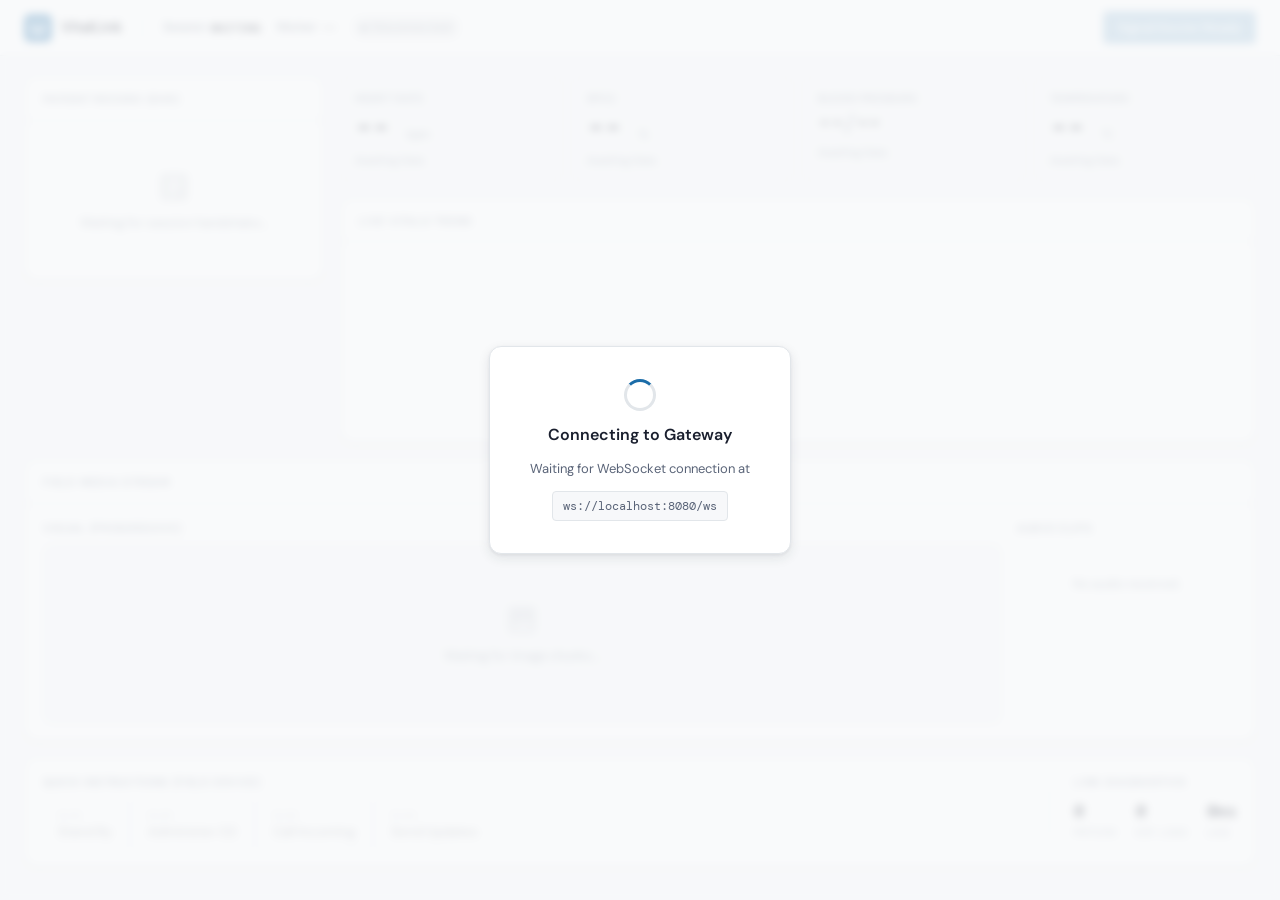
==== dashboard/index.html @ 5bdcc69a "feat(dashboard): implement specialist dashboard UI with vanilla JS and CSS" ====
<!DOCTYPE html>
<html lang="en">
<head>
  <meta charset="UTF-8" />
  <meta name="viewport" content="width=device-width, initial-scale=1.0" />
  <title>VitalLink — Specialist Dashboard</title>
  
  <!-- CSS -->
  <link rel="stylesheet" href="style.css" />
  
  <!-- Chart.js for live vitals chart -->
  <script src="https://cdn.jsdelivr.net/npm/chart.js"></script>
</head>
<body>

  <!-- Connection Overlay -->
  <div id="ws-overlay" class="visible">
    <div class="ws-overlay__card">
      <div class="ws-overlay__spinner"></div>
      <div class="ws-overlay__title">Connecting to Gateway</div>
      <div class="ws-overlay__sub">Waiting for WebSocket connection at</div>
      <div id="ui-ws-url" class="ws-overlay__url">ws://...</div>
    </div>
  </div>

  <!-- Header -->
  <header class="header">
    <div class="header__wordmark">
      <div class="header__logo">
        <svg viewBox="0 0 24 24"><path d="M19.5,3h-15C3.12,3,2,4.12,2,5.5v13C2,19.88,3.12,21,4.5,21h15c1.38,0,2.5-1.12,2.5-2.5v-13C22,4.12,20.88,3,19.5,3z M19,13h-4v4h-6v-4H5V7h4V3h6v4h4V13z"/></svg>
      </div>
      <div class="header__name">VitalLink</div>
    </div>
    <div class="header__divider"></div>
    <div class="header__meta">
      <div class="header__item">Session <strong id="ui-session">WAITING</strong></div>
      <div class="header__item">Worker <strong id="ui-worker">--</strong></div>
      <div id="ui-status-badge" class="badge badge--ended">
        <div class="badge--dot"></div> <span id="ui-status-text">Disconnected</span>
      </div>
    </div>
    <div class="header__right">
      <button id="btn-ready" class="btn btn--primary" disabled>Signal Doctor Ready</button>
    </div>
  </header>

  <!-- Layout Shell -->
  <main class="layout">

    <!-- EHR Panel (Left Column) -->
    <section id="panel-ehr" class="card">
      <div class="card__header">
        <div class="card__title">Patient Record (EHR)</div>
      </div>
      <div class="card__body" id="ehr-content">
        <!-- Initial empty state -->
        <div class="ehr-empty">
          <svg class="ehr-empty__icon" viewBox="0 0 24 24" fill="currentColor"><path d="M19 3H5c-1.1 0-2 .9-2 2v14c0 1.1.9 2 2 2h14c1.1 0 2-.9 2-2V5c0-1.1-.9-2-2-2zm-5 14H7v-2h7v2zm3-4H7v-2h10v2zm0-4H7V7h10v2z"/></svg>
          <div>Waiting for session handshake...</div>
        </div>
      </div>
    </section>

    <!-- Vitals Grid (Top Right) -->
    <section id="panel-vitals">
      <div class="vitals-grid">
        <!-- Heart Rate -->
        <div class="vital-card vital-card--normal" id="card-hr">
          <div class="vital-card__label">Heart Rate</div>
          <div class="vital-card__value"><span id="val-hr">--</span> <span class="vital-card__unit">bpm</span></div>
          <div class="vital-card__status" id="stat-hr">Awaiting Data</div>
        </div>
        <!-- SpO2 -->
        <div class="vital-card vital-card--normal" id="card-spo2">
          <div class="vital-card__label">SpO2</div>
          <div class="vital-card__value"><span id="val-spo2">--</span> <span class="vital-card__unit">%</span></div>
          <div class="vital-card__status" id="stat-spo2">Awaiting Data</div>
        </div>
        <!-- Blood Pressure -->
        <div class="vital-card vital-card--bp vital-card--normal" id="card-bp">
          <div class="vital-card__label">Blood Pressure</div>
          <div class="vital-card__value"><span id="val-bps">--</span><span style="color:var(--ink-tertiary)">/</span><span id="val-bpd">--</span></div>
          <div class="vital-card__status" id="stat-bp">Awaiting Data</div>
        </div>
        <!-- Temperature -->
        <div class="vital-card vital-card--normal" id="card-temp">
          <div class="vital-card__label">Temperature</div>
          <div class="vital-card__value"><span id="val-temp">--</span> <span class="vital-card__unit">°C</span></div>
          <div class="vital-card__status" id="stat-temp">Awaiting Data</div>
        </div>
      </div>
      <!-- Stale Data Warning -->
      <div id="stale-notice" class="stale-notice">
        <svg width="16" height="16" viewBox="0 0 24 24" fill="currentColor"><path d="M12 2C6.48 2 2 6.48 2 12s4.48 10 10 10 10-4.48 10-10S17.52 2 12 2zm1 15h-2v-2h2v2zm0-4h-2V7h2v6z"/></svg>
        <span>Link degraded. Showing last known vitals as of <strong id="val-stale-sec">0</strong>s ago.</span>
      </div>
    </section>

    <!-- Chart Panel -->
    <section id="panel-chart" class="card">
      <div class="card__header">
        <div class="card__title">Live Vitals Trend</div>
      </div>
      <div class="card__body chart-wrap">
        <canvas id="vitalsChart"></canvas>
      </div>
    </section>

    <!-- Media Panel -->
    <section id="panel-media" class="card">
      <div class="card__header">
        <div class="card__title">Field Media Stream</div>
      </div>
      <div class="card__body media-layout">
        
        <!-- Image Area -->
        <div>
          <div class="msg-section__label">Visual (Progressive)</div>
          <div class="image-stage" id="img-stage">
            <div class="image-stage__placeholder" id="img-placeholder">
              <svg viewBox="0 0 24 24" fill="currentColor"><path d="M21 19V5c0-1.1-.9-2-2-2H5c-1.1 0-2 .9-2 2v14c0 1.1.9 2 2 2h14c1.1 0 2-.9 2-2zM8.5 13.5l2.5 3.01L14.5 12l4.5 6H5l3.5-4.5z"/></svg>
              <span>Waiting for image chunks...</span>
            </div>
            <img id="img-render" class="image-stage__img hidden" src="" alt="Received field image" />
            
            <div class="image-stage__progress-overlay" id="img-progress">
              <div class="image-stage__progress-label">Assembling Image Chunk <span id="img-chunk-n">0</span>/<span id="img-chunk-total">0</span></div>
              <div class="progress-bar">
                <div class="progress-bar__fill" id="img-progress-fill"></div>
              </div>
              <div class="chunk-grid" id="img-chunk-grid"></div>
            </div>
          </div>
        </div>

        <!-- Audio Area -->
        <div>
          <div class="msg-section__label">Audio Clips</div>
          <div class="audio-log" id="audio-log">
            <div class="audio-empty" id="audio-empty">No audio received.</div>
          </div>
        </div>

      </div>
    </section>

    <!-- Doctor Messages / Network Stats Footer -->
    <section id="panel-messages" class="card">
      <div class="card__body msg-layout">
        
        <div style="flex:1">
          <div class="msg-section__label">Quick Instructions (Field Device)</div>
          <div class="msg-codes" id="msg-codes">
            <button class="msg-code-btn" data-code="1" disabled>
              <span class="msg-code-btn__code">0x01</span>
              <span class="msg-code-btn__label">Stand By</span>
            </button>
            <button class="msg-code-btn" data-code="2" disabled>
              <span class="msg-code-btn__code">0x02</span>
              <span class="msg-code-btn__label">Administer O2</span>
            </button>
            <button class="msg-code-btn" data-code="3" disabled>
              <span class="msg-code-btn__code">0x03</span>
              <span class="msg-code-btn__label">Call Incoming</span>
            </button>
            <button class="msg-code-btn" data-code="4" disabled>
              <span class="msg-code-btn__code">0x04</span>
              <span class="msg-code-btn__label">Send Updates</span>
            </button>
          </div>
        </div>

        <div class="msg-divider"></div>

        <div>
          <div class="msg-section__label">Link Diagnostics</div>
          <div class="netstats">
            <div class="netstat">
              <div class="netstat__value" id="stat-rx">0</div>
              <div class="netstat__label">Pkts Rx</div>
            </div>
            <div class="netstat">
              <div class="netstat__value" id="stat-loss">0</div>
              <div class="netstat__label">Est. Loss</div>
            </div>
            <div class="netstat">
              <div class="netstat__value" id="stat-lag">0ms</div>
              <div class="netstat__label">Lag</div>
            </div>
          </div>
        </div>

      </div>
    </section>

  </main>

  <!-- JS -->
  <script src="config.js"></script>
  <script src="app.js"></script>
</body>
</html>
---- dashboard/style.css ----
/* =========================================================
   VitalLink Doctor Dashboard — style.css
   Design: Light, clinical, minimal. DM Sans + DM Mono.
   ========================================================= */

@import url('https://fonts.googleapis.com/css2?family=DM+Sans:ital,opsz,wght@0,9..40,300;0,9..40,400;0,9..40,500;0,9..40,600;1,9..40,400&family=DM+Mono:wght@400;500&display=swap');

/* ── Design tokens ─────────────────────────────────────── */
:root {
  --surface:        #F7F8FA;
  --panel:          #FFFFFF;
  --border:         #E2E6EA;
  --border-strong:  #C8CDD5;

  --ink-primary:    #1A1F2E;
  --ink-secondary:  #5A6478;
  --ink-tertiary:   #8E96A5;

  --signal:         #1B6CA8;
  --signal-light:   #E8F1F9;
  --signal-mid:     #5293C6;

  --critical:       #C0392B;
  --critical-light: #FDECEA;

  --stable:         #1E7E5A;
  --stable-light:   #E8F5EE;

  --amber:          #C07A00;
  --amber-light:    #FEF6E4;

  --radius-sm:      4px;
  --radius-md:      8px;
  --radius-lg:      12px;

  --shadow-card:    0 1px 3px rgba(26,31,46,0.07), 0 1px 2px rgba(26,31,46,0.05);
  --shadow-raised:  0 4px 12px rgba(26,31,46,0.10), 0 1px 3px rgba(26,31,46,0.06);

  --font-body:      'DM Sans', system-ui, sans-serif;
  --font-mono:      'DM Mono', 'Menlo', monospace;

  --header-h:       56px;
}

/* ── Reset & base ──────────────────────────────────────── */
*, *::before, *::after { box-sizing: border-box; margin: 0; padding: 0; }

html { font-size: 15px; }

body {
  font-family: var(--font-body);
  background: var(--surface);
  color: var(--ink-primary);
  line-height: 1.5;
  min-height: 100vh;
  -webkit-font-smoothing: antialiased;
}

/* ── Header ─────────────────────────────────────────────── */
.header {
  position: sticky;
  top: 0;
  z-index: 100;
  height: var(--header-h);
  background: var(--panel);
  border-bottom: 1px solid var(--border);
  display: flex;
  align-items: center;
  padding: 0 24px;
  gap: 20px;
}

.header__wordmark {
  display: flex;
  align-items: center;
  gap: 9px;
  flex-shrink: 0;
}

.header__logo {
  width: 28px;
  height: 28px;
  border-radius: 6px;
  background: var(--signal);
  display: flex;
  align-items: center;
  justify-content: center;
}

.header__logo svg {
  width: 16px;
  height: 16px;
  fill: #fff;
}

.header__name {
  font-size: 15px;
  font-weight: 600;
  letter-spacing: -0.01em;
  color: var(--ink-primary);
}

.header__divider {
  width: 1px;
  height: 24px;
  background: var(--border);
}

.header__meta {
  display: flex;
  align-items: center;
  gap: 16px;
  flex: 1;
}

.header__item {
  display: flex;
  align-items: center;
  gap: 5px;
  font-size: 12.5px;
  color: var(--ink-secondary);
}

.header__item strong {
  color: var(--ink-primary);
  font-weight: 500;
  font-family: var(--font-mono);
  font-size: 12px;
}

.header__right {
  display: flex;
  align-items: center;
  gap: 10px;
  margin-left: auto;
}

/* ── Status badge ────────────────────────────────────────── */
.badge {
  display: inline-flex;
  align-items: center;
  gap: 5px;
  padding: 3px 9px;
  border-radius: 20px;
  font-size: 11.5px;
  font-weight: 500;
  letter-spacing: 0.01em;
}

.badge--dot {
  width: 6px;
  height: 6px;
  border-radius: 50%;
  flex-shrink: 0;
}

.badge--active   { background: var(--stable-light); color: var(--stable); }
.badge--idle     { background: var(--amber-light);  color: var(--amber);  }
.badge--ended    { background: #F0F1F3;             color: var(--ink-tertiary); }
.badge--disconnected { background: var(--critical-light); color: var(--critical); }

.badge--active   .badge--dot { background: var(--stable); }
.badge--idle     .badge--dot { background: var(--amber);  }
.badge--ended    .badge--dot { background: var(--ink-tertiary); }
.badge--disconnected .badge--dot { background: var(--critical); animation: pulse-critical 1.2s ease-in-out infinite; }

@keyframes pulse-critical {
  0%, 100% { opacity: 1; }
  50%       { opacity: 0.3; }
}

/* ── Buttons ─────────────────────────────────────────────── */
.btn {
  display: inline-flex;
  align-items: center;
  justify-content: center;
  gap: 5px;
  padding: 7px 14px;
  border-radius: var(--radius-sm);
  border: 1px solid transparent;
  font-family: var(--font-body);
  font-size: 13px;
  font-weight: 500;
  cursor: pointer;
  transition: background 0.15s, border-color 0.15s, box-shadow 0.15s;
  white-space: nowrap;
}

.btn:focus-visible { outline: 2px solid var(--signal); outline-offset: 2px; }

.btn--primary {
  background: var(--signal);
  color: #fff;
  border-color: var(--signal);
}
.btn--primary:hover { background: #155a8a; }
.btn--primary:disabled { opacity: 0.45; cursor: default; }

.btn--outline {
  background: transparent;
  color: var(--ink-primary);
  border-color: var(--border-strong);
}
.btn--outline:hover { background: var(--surface); border-color: var(--ink-tertiary); }

.btn--ghost {
  background: transparent;
  color: var(--ink-secondary);
  border-color: transparent;
}
.btn--ghost:hover { background: var(--surface); color: var(--ink-primary); }

.btn--critical {
  background: var(--critical-light);
  color: var(--critical);
  border-color: #f5c6c3;
}
.btn--critical:hover { background: #f5c6c3; }

/* ── Layout shell ─────────────────────────────────────────── */
.layout {
  display: grid;
  grid-template-columns: 300px 1fr;
  grid-template-rows: auto 1fr auto;
  grid-template-areas:
    "ehr    vitals"
    "ehr    chart"
    "media  media"
    "footer footer";
  gap: 16px;
  padding: 20px 24px;
  max-width: 1400px;
  margin: 0 auto;
  align-items: start;
}

/* ── Section card ─────────────────────────────────────────── */
.card {
  background: var(--panel);
  border: 1px solid var(--border);
  border-radius: var(--radius-lg);
  box-shadow: var(--shadow-card);
  overflow: hidden;
}

.card__header {
  padding: 14px 18px 12px;
  border-bottom: 1px solid var(--border);
  display: flex;
  align-items: center;
  justify-content: space-between;
  gap: 8px;
}

.card__title {
  font-size: 11px;
  font-weight: 600;
  letter-spacing: 0.07em;
  text-transform: uppercase;
  color: var(--ink-tertiary);
}

.card__body {
  padding: 16px 18px;
}

/* ── EHR panel ────────────────────────────────────────────── */
#panel-ehr {
  grid-area: ehr;
  position: sticky;
  top: calc(var(--header-h) + 20px);
}

.ehr-empty {
  display: flex;
  flex-direction: column;
  align-items: center;
  justify-content: center;
  gap: 8px;
  padding: 32px 16px;
  color: var(--ink-tertiary);
  font-size: 13px;
  text-align: center;
}

.ehr-empty__icon {
  width: 36px;
  height: 36px;
  opacity: 0.3;
}

.ehr__name {
  font-size: 18px;
  font-weight: 600;
  letter-spacing: -0.02em;
  color: var(--ink-primary);
  margin-bottom: 2px;
}

.ehr__sub {
  font-size: 12.5px;
  color: var(--ink-secondary);
  margin-bottom: 14px;
}

.ehr__worker {
  display: flex;
  align-items: center;
  gap: 5px;
  font-size: 11.5px;
  color: var(--ink-secondary);
  background: var(--surface);
  border: 1px solid var(--border);
  border-radius: var(--radius-sm);
  padding: 5px 8px;
  margin-bottom: 16px;
  font-family: var(--font-mono);
}

.ehr-section {
  margin-bottom: 14px;
}

.ehr-section__label {
  font-size: 10.5px;
  font-weight: 600;
  letter-spacing: 0.07em;
  text-transform: uppercase;
  color: var(--ink-tertiary);
  margin-bottom: 5px;
}

.ehr-section__text {
  font-size: 13px;
  color: var(--ink-primary);
  line-height: 1.55;
}

.ehr-tags {
  display: flex;
  flex-wrap: wrap;
  gap: 4px;
}

.ehr-tag {
  font-size: 12px;
  padding: 3px 8px;
  border-radius: 4px;
  border: 1px solid var(--border);
  color: var(--ink-secondary);
  background: var(--surface);
}

.ehr-tag--condition { border-color: #c3d8ee; background: var(--signal-light); color: var(--signal); }
.ehr-tag--allergy   { border-color: #f5c6c3; background: var(--critical-light); color: var(--critical); }
.ehr-tag--med       { border-color: #d0e8db; background: var(--stable-light); color: var(--stable); }

.ehr__notes {
  font-size: 12.5px;
  color: var(--ink-secondary);
  line-height: 1.6;
  background: var(--surface);
  border: 1px solid var(--border);
  border-radius: var(--radius-sm);
  padding: 10px 12px;
  white-space: pre-wrap;
}

/* ── Vitals cards grid ────────────────────────────────────── */
#panel-vitals {
  grid-area: vitals;
}

.vitals-grid {
  display: grid;
  grid-template-columns: repeat(4, 1fr);
  gap: 10px;
}

.vital-card {
  background: var(--surface);
  border: 1px solid var(--border);
  border-radius: var(--radius-md);
  padding: 14px 14px 12px;
  display: flex;
  flex-direction: column;
  gap: 2px;
  transition: border-color 0.2s, background 0.2s;
}

.vital-card__label {
  font-size: 10.5px;
  font-weight: 600;
  letter-spacing: 0.07em;
  text-transform: uppercase;
  color: var(--ink-tertiary);
}

.vital-card__value {
  font-family: var(--font-mono);
  font-size: 30px;
  font-weight: 500;
  letter-spacing: -0.02em;
  color: var(--ink-primary);
  line-height: 1;
  margin: 4px 0;
}

.vital-card__unit {
  font-size: 11px;
  color: var(--ink-tertiary);
  font-family: var(--font-body);
}

.vital-card__status {
  font-size: 10.5px;
  font-weight: 500;
  margin-top: 4px;
}

/* vital state coloring */
.vital-card--normal   { border-color: var(--border); }
.vital-card--stable   { border-color: #c3d8ee; background: var(--signal-light); }
.vital-card--warning  { border-color: #f0d9a8; background: var(--amber-light); }
.vital-card--critical {
  border-color: #f5c6c3;
  background: var(--critical-light);
  animation: card-pulse-critical 2s ease-in-out infinite;
}

@keyframes card-pulse-critical {
  0%, 100% { border-color: #f5c6c3; }
  50%       { border-color: var(--critical); }
}

.vital-card--normal  .vital-card__value { color: var(--ink-primary); }
.vital-card--stable  .vital-card__value { color: var(--signal); }
.vital-card--warning .vital-card__value { color: var(--amber); }
.vital-card--critical .vital-card__value { color: var(--critical); }

.vital-card--normal  .vital-card__status { color: var(--ink-tertiary); }
.vital-card--stable  .vital-card__status { color: var(--signal); }
.vital-card--warning .vital-card__status { color: var(--amber); }
.vital-card--critical .vital-card__status { color: var(--critical); }

/* BP card — wider */
.vital-card--bp .vital-card__value { font-size: 22px; }

/* Stale vitals overlay */
.stale-notice {
  display: none;
  align-items: center;
  gap: 6px;
  font-size: 12px;
  color: var(--amber);
  background: var(--amber-light);
  border: 1px solid #f0d9a8;
  border-radius: var(--radius-sm);
  padding: 6px 12px;
  margin-top: 10px;
}

.stale-notice.visible { display: flex; }

/* ── Chart panel ──────────────────────────────────────────── */
#panel-chart {
  grid-area: chart;
}

.chart-wrap {
  position: relative;
  height: 200px;
}

/* ── Media panel ──────────────────────────────────────────── */
#panel-media {
  grid-area: media;
}

.media-layout {
  display: grid;
  grid-template-columns: 1fr 220px;
  gap: 16px;
}

/* Image reassembly */
.image-stage {
  background: var(--surface);
  border: 1px solid var(--border);
  border-radius: var(--radius-md);
  overflow: hidden;
  min-height: 180px;
  display: flex;
  align-items: center;
  justify-content: center;
  position: relative;
}

.image-stage__placeholder {
  display: flex;
  flex-direction: column;
  align-items: center;
  gap: 8px;
  color: var(--ink-tertiary);
  font-size: 13px;
}

.image-stage__placeholder svg {
  width: 36px;
  height: 36px;
  opacity: 0.3;
}

.image-stage__img {
  width: 100%;
  height: auto;
  display: block;
}

.image-stage__progress-overlay {
  display: none;
  position: absolute;
  inset: 0;
  background: rgba(247,248,250,0.85);
  flex-direction: column;
  align-items: center;
  justify-content: center;
  gap: 10px;
  backdrop-filter: blur(2px);
}

.image-stage__progress-overlay.visible { display: flex; }

.image-stage__progress-label {
  font-size: 12px;
  color: var(--ink-secondary);
  font-family: var(--font-mono);
}

.progress-bar {
  width: 160px;
  height: 4px;
  background: var(--border);
  border-radius: 2px;
  overflow: hidden;
}

.progress-bar__fill {
  height: 100%;
  background: var(--signal);
  border-radius: 2px;
  width: 0%;
  transition: width 0.3s ease;
}

/* Chunk bitmap visualiser */
.chunk-grid {
  display: flex;
  flex-wrap: wrap;
  gap: 2px;
  margin-top: 8px;
}

.chunk-cell {
  width: 8px;
  height: 8px;
  border-radius: 1px;
  background: var(--border);
  transition: background 0.2s;
}

.chunk-cell--received { background: var(--signal); }
.chunk-cell--missing  { background: var(--amber); }

/* Audio log */
.audio-log {
  display: flex;
  flex-direction: column;
  gap: 8px;
}

.audio-entry {
  display: flex;
  flex-direction: column;
  gap: 4px;
  background: var(--surface);
  border: 1px solid var(--border);
  border-radius: var(--radius-sm);
  padding: 10px 12px;
}

.audio-entry__meta {
  font-size: 11px;
  color: var(--ink-tertiary);
  font-family: var(--font-mono);
}

.audio-entry__player {
  width: 100%;
  height: 28px;
}

.audio-empty {
  display: flex;
  align-items: center;
  justify-content: center;
  height: 80px;
  color: var(--ink-tertiary);
  font-size: 12.5px;
}

/* ── Doctor message panel ─────────────────────────────────── */
#panel-messages {
  grid-area: footer;
}

.msg-layout {
  display: flex;
  align-items: flex-start;
  gap: 24px;
  flex-wrap: wrap;
}

.msg-section__label {
  font-size: 11px;
  font-weight: 600;
  letter-spacing: 0.06em;
  text-transform: uppercase;
  color: var(--ink-tertiary);
  margin-bottom: 8px;
}

.msg-codes {
  display: flex;
  gap: 6px;
  flex-wrap: wrap;
}

.msg-code-btn {
  display: flex;
  flex-direction: column;
  align-items: flex-start;
  gap: 1px;
  padding: 9px 14px;
  background: var(--panel);
  border: 1px solid var(--border-strong);
  border-radius: var(--radius-sm);
  cursor: pointer;
  transition: background 0.15s, border-color 0.15s;
  font-family: var(--font-body);
  text-align: left;
}

.msg-code-btn:hover { background: var(--surface); border-color: var(--signal-mid); }
.msg-code-btn:focus-visible { outline: 2px solid var(--signal); outline-offset: 2px; }
.msg-code-btn:disabled { opacity: 0.4; cursor: default; }

.msg-code-btn__code {
  font-size: 10px;
  font-family: var(--font-mono);
  color: var(--ink-tertiary);
  letter-spacing: 0.04em;
}

.msg-code-btn__label {
  font-size: 13px;
  font-weight: 500;
  color: var(--ink-primary);
}

.msg-code-btn--sent {
  border-color: var(--stable);
  background: var(--stable-light);
}

.msg-code-btn--sent .msg-code-btn__label { color: var(--stable); }

.msg-divider {
  width: 1px;
  height: 48px;
  background: var(--border);
  align-self: center;
}

/* ── Network stats ────────────────────────────────────────── */
.netstats {
  display: flex;
  align-items: center;
  gap: 20px;
  flex-wrap: wrap;
}

.netstat {
  display: flex;
  flex-direction: column;
  gap: 1px;
}

.netstat__value {
  font-family: var(--font-mono);
  font-size: 17px;
  font-weight: 500;
  color: var(--ink-primary);
}

.netstat__label {
  font-size: 10.5px;
  color: var(--ink-tertiary);
  letter-spacing: 0.04em;
  text-transform: uppercase;
}

.netstat--warning .netstat__value { color: var(--amber); }
.netstat--critical .netstat__value { color: var(--critical); }

/* ── Connection overlay ───────────────────────────────────── */
#ws-overlay {
  display: none;
  position: fixed;
  inset: 0;
  z-index: 200;
  background: rgba(247,248,250,0.75);
  backdrop-filter: blur(4px);
  align-items: center;
  justify-content: center;
}

#ws-overlay.visible { display: flex; }

.ws-overlay__card {
  background: var(--panel);
  border: 1px solid var(--border);
  border-radius: var(--radius-lg);
  box-shadow: var(--shadow-raised);
  padding: 32px 40px;
  text-align: center;
  display: flex;
  flex-direction: column;
  align-items: center;
  gap: 12px;
  max-width: 360px;
}

.ws-overlay__spinner {
  width: 32px;
  height: 32px;
  border: 3px solid var(--border);
  border-top-color: var(--signal);
  border-radius: 50%;
  animation: spin 0.9s linear infinite;
}

@keyframes spin { to { transform: rotate(360deg); } }

.ws-overlay__title {
  font-size: 16px;
  font-weight: 600;
  color: var(--ink-primary);
}

.ws-overlay__sub {
  font-size: 13px;
  color: var(--ink-secondary);
  line-height: 1.5;
}

.ws-overlay__url {
  font-family: var(--font-mono);
  font-size: 12px;
  background: var(--surface);
  border: 1px solid var(--border);
  border-radius: var(--radius-sm);
  padding: 5px 10px;
  color: var(--ink-secondary);
  word-break: break-all;
}

/* ── Responsive ───────────────────────────────────────────── */
@media (max-width: 1024px) {
  .layout {
    grid-template-columns: 1fr;
    grid-template-areas:
      "vitals"
      "chart"
      "ehr"
      "media"
      "footer";
  }

  #panel-ehr { position: static; }

  .vitals-grid { grid-template-columns: repeat(2, 1fr); }

  .media-layout { grid-template-columns: 1fr; }

  .msg-layout { flex-direction: column; }
  .msg-divider { display: none; }
}

@media (max-width: 600px) {
  .header__meta { display: none; }
  .layout { padding: 12px 14px; gap: 12px; }
  .vitals-grid { grid-template-columns: repeat(2, 1fr); }
}

/* ── Utility ──────────────────────────────────────────────── */
.hidden { display: none !important; }
.sr-only { position: absolute; width: 1px; height: 1px; overflow: hidden; clip: rect(0,0,0,0); }

/* ── Reduced motion ───────────────────────────────────────── */
@media (prefers-reduced-motion: reduce) {
  *, *::before, *::after { animation-duration: 0.001ms !important; transition-duration: 0.001ms !important; }
}
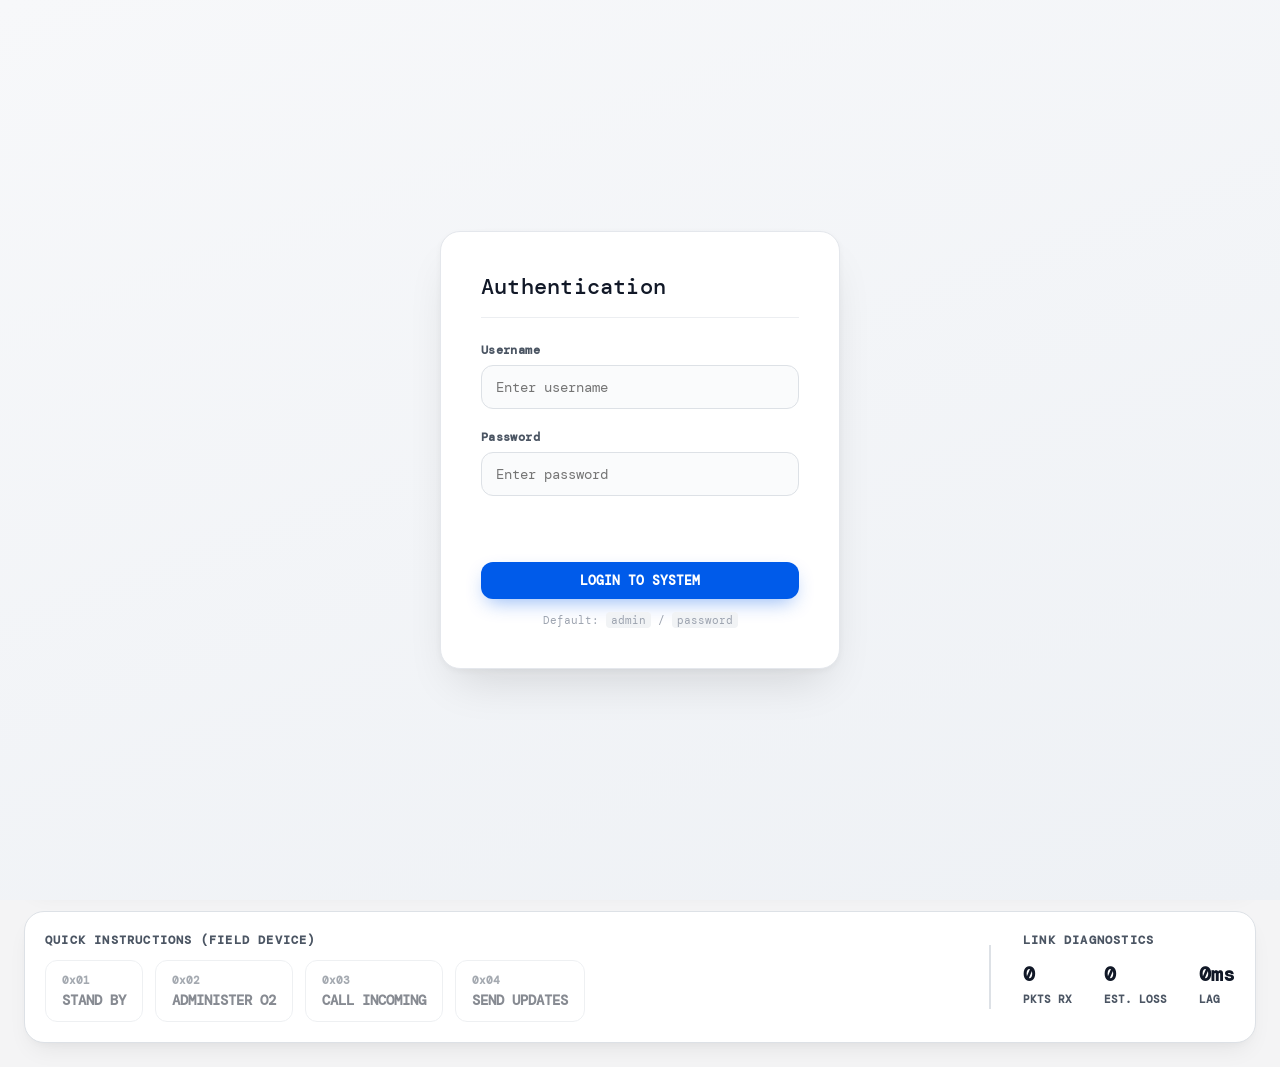
==== commit b3f38ebb: "feat(dashboard): implement doctor authentication and apply soft rounded light theme" ====
--- a/dashboard/index.html
+++ b/dashboard/index.html
@@ -13,8 +13,26 @@
 </head>
 <body>
 
+  <!-- Login Overlay -->
+  <div id="login-overlay">
+    <div class="login-card">
+      <div class="login-card__title">Authentication</div>
+      <div class="login-form__group">
+        <label for="username">Username</label>
+        <input type="text" id="username" placeholder="Enter username" />
+      </div>
+      <div class="login-form__group">
+        <label for="password">Password</label>
+        <input type="password" id="password" placeholder="Enter password" />
+      </div>
+      <div id="login-error" class="login-error"></div>
+      <button id="btn-login" class="btn btn--primary" style="margin-top: 10px;">Login to System</button>
+      <div class="login-hint">Default: <code>admin</code> / <code>password</code></div>
+    </div>
+  </div>
+
   <!-- Connection Overlay -->
-  <div id="ws-overlay" class="visible">
+  <div id="ws-overlay">
     <div class="ws-overlay__card">
       <div class="ws-overlay__spinner"></div>
       <div class="ws-overlay__title">Connecting to Gateway</div>
--- a/dashboard/style.css
+++ b/dashboard/style.css
@@ -1,59 +1,145 @@
 /* =========================================================
    VitalLink Doctor Dashboard — style.css
-   Design: Light, clinical, minimal. DM Sans + DM Mono.
+   Design: Light, Industrial Utilitarian. DM Mono.
    ========================================================= */
 
-@import url('https://fonts.googleapis.com/css2?family=DM+Sans:ital,opsz,wght@0,9..40,300;0,9..40,400;0,9..40,500;0,9..40,600;1,9..40,400&family=DM+Mono:wght@400;500&display=swap');
-
-/* ── Design tokens ─────────────────────────────────────── */
+@import url('https://fonts.googleapis.com/css2?family=DM+Mono:ital,wght@0,300;0,400;0,500;1,400&display=swap');
+
 :root {
-  --surface:        #F7F8FA;
+  --surface:        #F4F4F5;
   --panel:          #FFFFFF;
-  --border:         #E2E6EA;
-  --border-strong:  #C8CDD5;
-
-  --ink-primary:    #1A1F2E;
-  --ink-secondary:  #5A6478;
-  --ink-tertiary:   #8E96A5;
-
-  --signal:         #1B6CA8;
-  --signal-light:   #E8F1F9;
-  --signal-mid:     #5293C6;
-
-  --critical:       #C0392B;
-  --critical-light: #FDECEA;
-
-  --stable:         #1E7E5A;
-  --stable-light:   #E8F5EE;
-
-  --amber:          #C07A00;
-  --amber-light:    #FEF6E4;
-
-  --radius-sm:      4px;
-  --radius-md:      8px;
-  --radius-lg:      12px;
-
-  --shadow-card:    0 1px 3px rgba(26,31,46,0.07), 0 1px 2px rgba(26,31,46,0.05);
-  --shadow-raised:  0 4px 12px rgba(26,31,46,0.10), 0 1px 3px rgba(26,31,46,0.06);
-
-  --font-body:      'DM Sans', system-ui, sans-serif;
-  --font-mono:      'DM Mono', 'Menlo', monospace;
-
-  --header-h:       56px;
-}
-
-/* ── Reset & base ──────────────────────────────────────── */
+  --border:         #E4E7EC;
+  --border-strong:  #DDE1E6;
+
+  --ink-primary:    #111827;
+  --ink-secondary:  #4B5563;
+  --ink-tertiary:   #9CA3AF;
+
+  --signal:         #005BEA;
+  --signal-light:   #EFF6FF;
+
+  --critical:       #DC2626;
+  --critical-light: #FEF2F2;
+
+  --stable:         #16A34A;
+  --stable-light:   #F0FDF4;
+
+  --amber:          #D97706;
+  --amber-light:    #FFFBEB;
+
+  --radius-sm:      8px;
+  --radius-md:      12px;
+  --radius-lg:      20px;
+
+  --shadow-card:    0 12px 24px -8px rgba(17, 17, 17, 0.08), 0 4px 8px -4px rgba(17, 17, 17, 0.04);
+  --shadow-raised:  0 24px 48px -16px rgba(17, 17, 17, 0.14), 0 8px 16px -8px rgba(17, 17, 17, 0.08);
+
+  --font-mono:      'DM Mono', 'Courier New', monospace;
+
+  --header-h:       64px;
+}
+
 *, *::before, *::after { box-sizing: border-box; margin: 0; padding: 0; }
-
-html { font-size: 15px; }
-
+html { font-size: 14px; }
 body {
-  font-family: var(--font-body);
-  background: var(--surface);
-  color: var(--ink-primary);
-  line-height: 1.5;
+  font-family: var(--font-mono);
+  background: var(--surface);
+  color: var(--ink-primary);
+  line-height: 1.4;
   min-height: 100vh;
   -webkit-font-smoothing: antialiased;
+}
+
+/* ── Login Overlay ─────────────────────────────────────────── */
+#login-overlay {
+  position: fixed;
+  inset: 0;
+  z-index: 500;
+  background: linear-gradient(160deg, #F7F8FA 0%, #EEF1F5 100%);
+  display: flex;
+  align-items: center;
+  justify-content: center;
+}
+#login-overlay.hidden { display: none; }
+
+.login-card {
+  background: var(--panel);
+  border: 1px solid #E4E7EC;
+  border-radius: 20px;
+  box-shadow: 0 24px 48px -16px rgba(17, 17, 17, 0.14), 0 2px 6px rgba(17, 17, 17, 0.04);
+  padding: 40px;
+  width: 100%;
+  max-width: 400px;
+  display: flex;
+  flex-direction: column;
+  gap: 20px;
+}
+
+.login-card__title {
+  font-size: 22px;
+  font-weight: 500;
+  letter-spacing: 0.01em;
+  padding-bottom: 14px;
+  margin-bottom: 4px;
+  border-bottom: 1px solid #ECEEF1;
+}
+
+.login-form__group {
+  display: flex;
+  flex-direction: column;
+  gap: 6px;
+}
+.login-form__group label {
+  font-size: 12px;
+  font-weight: 600;
+  color: var(--ink-secondary);
+  letter-spacing: 0.03em;
+}
+.login-form__group input {
+  padding: 12px 14px;
+  font-family: var(--font-mono);
+  font-size: 14px;
+  border: 1px solid #DDE1E6;
+  border-radius: 12px;
+  background: #FAFBFC;
+  color: var(--ink-primary);
+  outline: none;
+  transition: border-color 0.15s ease, box-shadow 0.15s ease;
+}
+.login-form__group input:focus {
+  border-color: var(--signal);
+  box-shadow: 0 0 0 3px var(--signal-light);
+}
+.login-error {
+  color: var(--critical);
+  font-size: 12px;
+  min-height: 16px;
+  font-weight: 500;
+}
+
+/* Soft, rounded treatment scoped to the auth screen only — the rest of
+   the dashboard keeps its sharp industrial style; the login button
+   overrides the shared .btn's hard-edged shadow/border look. */
+#login-overlay .btn--primary {
+  border: none;
+  border-radius: 12px;
+  box-shadow: 0 8px 20px -6px rgba(0, 91, 234, 0.45);
+}
+#login-overlay .btn--primary:active {
+  transform: translateY(1px);
+  box-shadow: 0 4px 10px -4px rgba(0, 91, 234, 0.4);
+}
+.login-hint {
+  text-align: center;
+  font-size: 11px;
+  color: var(--ink-tertiary);
+  margin-top: -6px;
+}
+.login-hint code {
+  font-family: var(--font-mono);
+  background: #F1F3F5;
+  border-radius: 4px;
+  padding: 1px 5px;
 }
 
 /* ── Header ─────────────────────────────────────────────── */
@@ -63,653 +149,413 @@
   z-index: 100;
   height: var(--header-h);
   background: var(--panel);
-  border-bottom: 1px solid var(--border);
+  border-bottom: 1px solid var(--border-strong);
   display: flex;
   align-items: center;
   padding: 0 24px;
   gap: 20px;
 }
-
 .header__wordmark {
   display: flex;
   align-items: center;
-  gap: 9px;
+  gap: 12px;
   flex-shrink: 0;
 }
-
 .header__logo {
-  width: 28px;
-  height: 28px;
-  border-radius: 6px;
-  background: var(--signal);
-  display: flex;
-  align-items: center;
-  justify-content: center;
-}
-
-.header__logo svg {
-  width: 16px;
-  height: 16px;
-  fill: #fff;
-}
-
+  width: 32px;
+  height: 32px;
+  border: 1px solid var(--border-strong);
+  border-radius: var(--radius-sm);
+  background: var(--ink-primary);
+  display: flex;
+  align-items: center;
+  justify-content: center;
+}
+.header__logo svg { width: 18px; height: 18px; fill: #fff; }
 .header__name {
-  font-size: 15px;
-  font-weight: 600;
-  letter-spacing: -0.01em;
-  color: var(--ink-primary);
-}
-
+  font-size: 18px;
+  font-weight: 600;
+  text-transform: uppercase;
+  letter-spacing: 0.05em;
+}
 .header__divider {
-  width: 1px;
-  height: 24px;
-  background: var(--border);
-}
-
+  width: 2px;
+  height: 32px;
+  background: var(--border-strong);
+}
 .header__meta {
   display: flex;
   align-items: center;
-  gap: 16px;
+  gap: 24px;
   flex: 1;
 }
-
 .header__item {
   display: flex;
-  align-items: center;
-  gap: 5px;
-  font-size: 12.5px;
-  color: var(--ink-secondary);
-}
-
+  flex-direction: column;
+  gap: 2px;
+  font-size: 11px;
+  text-transform: uppercase;
+  color: var(--ink-secondary);
+}
 .header__item strong {
   color: var(--ink-primary);
-  font-weight: 500;
-  font-family: var(--font-mono);
-  font-size: 12px;
-}
-
-.header__right {
-  display: flex;
-  align-items: center;
-  gap: 10px;
-  margin-left: auto;
-}
+  font-weight: 600;
+  font-size: 14px;
+}
+.header__right { margin-left: auto; display: flex; align-items: center; gap: 16px; }
 
 /* ── Status badge ────────────────────────────────────────── */
 .badge {
   display: inline-flex;
   align-items: center;
-  gap: 5px;
-  padding: 3px 9px;
-  border-radius: 20px;
-  font-size: 11.5px;
-  font-weight: 500;
-  letter-spacing: 0.01em;
-}
-
-.badge--dot {
-  width: 6px;
-  height: 6px;
-  border-radius: 50%;
-  flex-shrink: 0;
-}
-
-.badge--active   { background: var(--stable-light); color: var(--stable); }
+  gap: 8px;
+  padding: 6px 12px;
+  border: 1px solid var(--border-strong);
+  border-radius: var(--radius-md);
+  font-size: 12px;
+  font-weight: 600;
+  text-transform: uppercase;
+  letter-spacing: 0.05em;
+  background: var(--panel);
+}
+.badge--dot { width: 8px; height: 8px; flex-shrink: 0; border: none; border-radius: 50%; }
+.badge--active   { background: var(--stable-light); color: var(--stable); border-color: var(--stable-light); }
 .badge--idle     { background: var(--amber-light);  color: var(--amber);  }
-.badge--ended    { background: #F0F1F3;             color: var(--ink-tertiary); }
+.badge--ended    { background: #E0E0E0; color: var(--ink-secondary); }
 .badge--disconnected { background: var(--critical-light); color: var(--critical); }
 
 .badge--active   .badge--dot { background: var(--stable); }
 .badge--idle     .badge--dot { background: var(--amber);  }
 .badge--ended    .badge--dot { background: var(--ink-tertiary); }
-.badge--disconnected .badge--dot { background: var(--critical); animation: pulse-critical 1.2s ease-in-out infinite; }
-
-@keyframes pulse-critical {
-  0%, 100% { opacity: 1; }
-  50%       { opacity: 0.3; }
-}
+.badge--disconnected .badge--dot { background: var(--critical); }
 
 /* ── Buttons ─────────────────────────────────────────────── */
 .btn {
   display: inline-flex;
   align-items: center;
   justify-content: center;
-  gap: 5px;
-  padding: 7px 14px;
-  border-radius: var(--radius-sm);
-  border: 1px solid transparent;
-  font-family: var(--font-body);
+  gap: 8px;
+  padding: 10px 16px;
+  border: 1px solid var(--border-strong);
+  border-radius: var(--radius-md);
+  font-family: var(--font-mono);
   font-size: 13px;
-  font-weight: 500;
+  font-weight: 600;
+  text-transform: uppercase;
   cursor: pointer;
-  transition: background 0.15s, border-color 0.15s, box-shadow 0.15s;
-  white-space: nowrap;
-}
-
-.btn:focus-visible { outline: 2px solid var(--signal); outline-offset: 2px; }
-
-.btn--primary {
-  background: var(--signal);
-  color: #fff;
-  border-color: var(--signal);
-}
-.btn--primary:hover { background: #155a8a; }
-.btn--primary:disabled { opacity: 0.45; cursor: default; }
-
-.btn--outline {
-  background: transparent;
-  color: var(--ink-primary);
-  border-color: var(--border-strong);
-}
-.btn--outline:hover { background: var(--surface); border-color: var(--ink-tertiary); }
-
-.btn--ghost {
-  background: transparent;
-  color: var(--ink-secondary);
-  border-color: transparent;
-}
-.btn--ghost:hover { background: var(--surface); color: var(--ink-primary); }
-
-.btn--critical {
-  background: var(--critical-light);
-  color: var(--critical);
-  border-color: #f5c6c3;
-}
-.btn--critical:hover { background: #f5c6c3; }
+  transition: transform 0.1s, box-shadow 0.1s;
+  box-shadow: 0 4px 12px -4px rgba(17,17,17,0.08);
+  background: var(--panel);
+  color: var(--ink-primary);
+}
+.btn:active { transform: translateY(1px); box-shadow: 0 2px 6px -2px rgba(17,17,17,0.08); }
+.btn--primary { background: var(--signal); color: #fff; border-color: var(--signal); }
+.btn--primary:hover { background: #0046b8; border-color: #0046b8; }
+.btn--primary:disabled { opacity: 0.5; cursor: not-allowed; box-shadow: none; transform: none; }
+.btn--outline { background: var(--panel); }
+.btn--outline:hover { background: var(--surface); }
 
 /* ── Layout shell ─────────────────────────────────────────── */
 .layout {
   display: grid;
-  grid-template-columns: 300px 1fr;
+  grid-template-columns: 320px 1fr;
   grid-template-rows: auto 1fr auto;
   grid-template-areas:
     "ehr    vitals"
     "ehr    chart"
     "media  media"
     "footer footer";
-  gap: 16px;
-  padding: 20px 24px;
-  max-width: 1400px;
+  gap: 24px;
+  padding: 24px;
+  max-width: 1440px;
   margin: 0 auto;
   align-items: start;
 }
+.layout.hidden { display: none; }
 
 /* ── Section card ─────────────────────────────────────────── */
 .card {
   background: var(--panel);
-  border: 1px solid var(--border);
+  border: 1px solid var(--border-strong);
   border-radius: var(--radius-lg);
   box-shadow: var(--shadow-card);
-  overflow: hidden;
-}
-
+}
 .card__header {
-  padding: 14px 18px 12px;
-  border-bottom: 1px solid var(--border);
-  display: flex;
-  align-items: center;
-  justify-content: space-between;
-  gap: 8px;
-}
-
+  padding: 12px 16px;
+  border-bottom: 1px solid var(--border-strong);
+  border-top-left-radius: calc(var(--radius-lg) - 1px);
+  border-top-right-radius: calc(var(--radius-lg) - 1px);
+  background: var(--surface);
+}
 .card__title {
-  font-size: 11px;
-  font-weight: 600;
-  letter-spacing: 0.07em;
-  text-transform: uppercase;
-  color: var(--ink-tertiary);
-}
-
-.card__body {
-  padding: 16px 18px;
-}
+  font-size: 12px;
+  font-weight: 600;
+  letter-spacing: 0.1em;
+  text-transform: uppercase;
+  color: var(--ink-primary);
+}
+.card__body { padding: 20px; }
 
 /* ── EHR panel ────────────────────────────────────────────── */
-#panel-ehr {
-  grid-area: ehr;
-  position: sticky;
-  top: calc(var(--header-h) + 20px);
-}
-
+#panel-ehr { grid-area: ehr; position: sticky; top: calc(var(--header-h) + 24px); }
 .ehr-empty {
   display: flex;
   flex-direction: column;
   align-items: center;
   justify-content: center;
-  gap: 8px;
-  padding: 32px 16px;
-  color: var(--ink-tertiary);
+  gap: 12px;
+  padding: 40px 16px;
+  color: var(--ink-secondary);
   font-size: 13px;
   text-align: center;
-}
-
-.ehr-empty__icon {
-  width: 36px;
-  height: 36px;
-  opacity: 0.3;
-}
-
+  text-transform: uppercase;
+}
 .ehr__name {
-  font-size: 18px;
-  font-weight: 600;
-  letter-spacing: -0.02em;
-  color: var(--ink-primary);
-  margin-bottom: 2px;
-}
-
+  font-size: 20px;
+  font-weight: 600;
+  text-transform: uppercase;
+  color: var(--ink-primary);
+  margin-bottom: 4px;
+}
 .ehr__sub {
-  font-size: 12.5px;
-  color: var(--ink-secondary);
-  margin-bottom: 14px;
-}
-
+  font-size: 13px;
+  color: var(--ink-secondary);
+  margin-bottom: 16px;
+  padding-bottom: 16px;
+  border-bottom: 1px dashed var(--border-strong);
+}
 .ehr__worker {
   display: flex;
   align-items: center;
-  gap: 5px;
-  font-size: 11.5px;
-  color: var(--ink-secondary);
-  background: var(--surface);
-  border: 1px solid var(--border);
+  gap: 8px;
+  font-size: 12px;
+  color: var(--ink-primary);
+  background: var(--surface);
+  border: 1px solid var(--border-strong);
   border-radius: var(--radius-sm);
-  padding: 5px 8px;
-  margin-bottom: 16px;
-  font-family: var(--font-mono);
-}
-
-.ehr-section {
-  margin-bottom: 14px;
-}
-
+  padding: 6px 10px;
+  margin-bottom: 20px;
+  font-weight: 500;
+}
+.ehr-section { margin-bottom: 20px; }
 .ehr-section__label {
-  font-size: 10.5px;
-  font-weight: 600;
-  letter-spacing: 0.07em;
-  text-transform: uppercase;
+  font-size: 11px;
+  font-weight: 600;
+  letter-spacing: 0.1em;
+  text-transform: uppercase;
+  color: var(--ink-secondary);
+  margin-bottom: 8px;
+}
+.ehr-tags { display: flex; flex-wrap: wrap; gap: 8px; }
+.ehr-tag {
+  font-size: 12px;
+  padding: 4px 10px;
+  border: 1px solid var(--border-strong);
+  border-radius: var(--radius-sm);
+  background: var(--surface);
+  color: var(--ink-primary);
+  font-weight: 500;
+}
+.ehr-tag--condition { background: var(--signal-light); color: var(--signal); border-color: var(--signal-light); }
+.ehr-tag--allergy   { background: var(--critical-light); color: var(--critical); border-color: var(--critical-light); }
+.ehr-tag--med       { background: var(--stable-light); color: var(--stable); border-color: var(--stable-light); }
+.ehr__notes {
+  font-size: 13px;
+  color: var(--ink-primary);
+  line-height: 1.6;
+  background: var(--surface);
+  border: 1px solid var(--border-strong);
+  border-radius: var(--radius-md);
+  padding: 12px;
+  white-space: pre-wrap;
+}
+
+/* ── Vitals cards grid ────────────────────────────────────── */
+#panel-vitals { grid-area: vitals; }
+.vitals-grid { display: grid; grid-template-columns: repeat(4, 1fr); gap: 16px; }
+.vital-card {
+  background: var(--panel);
+  border: 1px solid var(--border-strong);
+  border-radius: var(--radius-lg);
+  box-shadow: var(--shadow-card);
+  padding: 16px;
+  display: flex;
+  flex-direction: column;
+  gap: 8px;
+}
+.vital-card__label {
+  font-size: 11px;
+  font-weight: 600;
+  letter-spacing: 0.1em;
+  text-transform: uppercase;
+  color: var(--ink-secondary);
+}
+.vital-card__value {
+  font-size: 36px;
+  font-weight: 500;
+  color: var(--ink-primary);
+  line-height: 1;
+}
+.vital-card__unit {
+  font-size: 14px;
   color: var(--ink-tertiary);
-  margin-bottom: 5px;
-}
-
-.ehr-section__text {
-  font-size: 13px;
-  color: var(--ink-primary);
-  line-height: 1.55;
-}
-
-.ehr-tags {
-  display: flex;
-  flex-wrap: wrap;
-  gap: 4px;
-}
-
-.ehr-tag {
-  font-size: 12px;
-  padding: 3px 8px;
-  border-radius: 4px;
-  border: 1px solid var(--border);
-  color: var(--ink-secondary);
-  background: var(--surface);
-}
-
-.ehr-tag--condition { border-color: #c3d8ee; background: var(--signal-light); color: var(--signal); }
-.ehr-tag--allergy   { border-color: #f5c6c3; background: var(--critical-light); color: var(--critical); }
-.ehr-tag--med       { border-color: #d0e8db; background: var(--stable-light); color: var(--stable); }
-
-.ehr__notes {
-  font-size: 12.5px;
-  color: var(--ink-secondary);
-  line-height: 1.6;
-  background: var(--surface);
-  border: 1px solid var(--border);
+}
+.vital-card__status {
+  font-size: 12px;
+  font-weight: 600;
+  text-transform: uppercase;
+  padding: 4px 8px;
+  border: 1px solid var(--border-strong);
   border-radius: var(--radius-sm);
-  padding: 10px 12px;
-  white-space: pre-wrap;
-}
-
-/* ── Vitals cards grid ────────────────────────────────────── */
-#panel-vitals {
-  grid-area: vitals;
-}
-
-.vitals-grid {
-  display: grid;
-  grid-template-columns: repeat(4, 1fr);
-  gap: 10px;
-}
-
-.vital-card {
-  background: var(--surface);
-  border: 1px solid var(--border);
-  border-radius: var(--radius-md);
-  padding: 14px 14px 12px;
-  display: flex;
-  flex-direction: column;
-  gap: 2px;
-  transition: border-color 0.2s, background 0.2s;
-}
-
-.vital-card__label {
-  font-size: 10.5px;
-  font-weight: 600;
-  letter-spacing: 0.07em;
-  text-transform: uppercase;
-  color: var(--ink-tertiary);
-}
-
-.vital-card__value {
-  font-family: var(--font-mono);
-  font-size: 30px;
-  font-weight: 500;
-  letter-spacing: -0.02em;
-  color: var(--ink-primary);
-  line-height: 1;
-  margin: 4px 0;
-}
-
-.vital-card__unit {
-  font-size: 11px;
-  color: var(--ink-tertiary);
-  font-family: var(--font-body);
-}
-
-.vital-card__status {
-  font-size: 10.5px;
-  font-weight: 500;
-  margin-top: 4px;
-}
-
-/* vital state coloring */
-.vital-card--normal   { border-color: var(--border); }
-.vital-card--stable   { border-color: #c3d8ee; background: var(--signal-light); }
-.vital-card--warning  { border-color: #f0d9a8; background: var(--amber-light); }
-.vital-card--critical {
-  border-color: #f5c6c3;
-  background: var(--critical-light);
-  animation: card-pulse-critical 2s ease-in-out infinite;
-}
-
-@keyframes card-pulse-critical {
-  0%, 100% { border-color: #f5c6c3; }
-  50%       { border-color: var(--critical); }
-}
-
-.vital-card--normal  .vital-card__value { color: var(--ink-primary); }
-.vital-card--stable  .vital-card__value { color: var(--signal); }
-.vital-card--warning .vital-card__value { color: var(--amber); }
-.vital-card--critical .vital-card__value { color: var(--critical); }
-
-.vital-card--normal  .vital-card__status { color: var(--ink-tertiary); }
-.vital-card--stable  .vital-card__status { color: var(--signal); }
-.vital-card--warning .vital-card__status { color: var(--amber); }
-.vital-card--critical .vital-card__status { color: var(--critical); }
-
-/* BP card — wider */
-.vital-card--bp .vital-card__value { font-size: 22px; }
-
-/* Stale vitals overlay */
+  display: inline-block;
+  align-self: flex-start;
+}
+
+/* state coloring */
+.vital-card--normal   { border-color: var(--border-strong); }
+.vital-card--stable   { border-color: var(--stable); background: var(--stable-light); }
+.vital-card--warning  { border-color: var(--amber); background: var(--amber-light); }
+.vital-card--critical { border-color: var(--critical); background: var(--critical-light); }
+.vital-card--normal  .vital-card__status { background: var(--surface); color: var(--ink-secondary); }
+.vital-card--stable  .vital-card__status { background: var(--stable); color: #fff; }
+.vital-card--warning .vital-card__status { background: var(--amber); color: #fff; }
+.vital-card--critical .vital-card__status { background: var(--critical); color: #fff; animation: blink 1s step-end infinite; }
+@keyframes blink { 50% { opacity: 0; } }
+.vital-card--bp .vital-card__value { font-size: 28px; }
+
+/* Stale */
 .stale-notice {
   display: none;
   align-items: center;
-  gap: 6px;
-  font-size: 12px;
-  color: var(--amber);
-  background: var(--amber-light);
-  border: 1px solid #f0d9a8;
-  border-radius: var(--radius-sm);
-  padding: 6px 12px;
-  margin-top: 10px;
-}
-
+  gap: 10px;
+  font-size: 13px;
+  font-weight: 600;
+  text-transform: uppercase;
+  color: #fff;
+  background: var(--amber);
+  border-radius: var(--radius-md);
+  box-shadow: var(--shadow-card);
+  padding: 10px 16px;
+  margin-top: 16px;
+}
 .stale-notice.visible { display: flex; }
 
 /* ── Chart panel ──────────────────────────────────────────── */
-#panel-chart {
-  grid-area: chart;
-}
-
-.chart-wrap {
+#panel-chart { grid-area: chart; }
+.chart-wrap { position: relative; height: 220px; }
+
+/* ── Media panel ──────────────────────────────────────────── */
+#panel-media { grid-area: media; }
+.media-layout { display: grid; grid-template-columns: 1fr 260px; gap: 24px; }
+.image-stage {
+  background: var(--surface);
+  border: 1px solid var(--border-strong);
+  border-radius: var(--radius-lg);
+  overflow: hidden;
+  min-height: 200px;
+  display: flex;
+  align-items: center;
+  justify-content: center;
   position: relative;
-  height: 200px;
-}
-
-/* ── Media panel ──────────────────────────────────────────── */
-#panel-media {
-  grid-area: media;
-}
-
-.media-layout {
-  display: grid;
-  grid-template-columns: 1fr 220px;
-  gap: 16px;
-}
-
-/* Image reassembly */
-.image-stage {
-  background: var(--surface);
-  border: 1px solid var(--border);
-  border-radius: var(--radius-md);
-  overflow: hidden;
-  min-height: 180px;
-  display: flex;
-  align-items: center;
-  justify-content: center;
-  position: relative;
-}
-
+}
 .image-stage__placeholder {
   display: flex;
   flex-direction: column;
   align-items: center;
-  gap: 8px;
+  gap: 12px;
   color: var(--ink-tertiary);
-  font-size: 13px;
-}
-
-.image-stage__placeholder svg {
-  width: 36px;
-  height: 36px;
-  opacity: 0.3;
-}
-
-.image-stage__img {
-  width: 100%;
-  height: auto;
-  display: block;
-}
-
+  font-size: 12px;
+  text-transform: uppercase;
+  font-weight: 600;
+}
+.image-stage__img { width: 100%; height: auto; display: block; border: none; }
 .image-stage__progress-overlay {
   display: none;
   position: absolute;
   inset: 0;
-  background: rgba(247,248,250,0.85);
-  flex-direction: column;
-  align-items: center;
-  justify-content: center;
-  gap: 10px;
-  backdrop-filter: blur(2px);
-}
-
+  background: rgba(244,244,245,0.9);
+  flex-direction: column;
+  align-items: center;
+  justify-content: center;
+  gap: 16px;
+}
 .image-stage__progress-overlay.visible { display: flex; }
-
-.image-stage__progress-label {
-  font-size: 12px;
-  color: var(--ink-secondary);
-  font-family: var(--font-mono);
-}
-
-.progress-bar {
-  width: 160px;
-  height: 4px;
-  background: var(--border);
-  border-radius: 2px;
-  overflow: hidden;
-}
-
-.progress-bar__fill {
-  height: 100%;
-  background: var(--signal);
-  border-radius: 2px;
-  width: 0%;
-  transition: width 0.3s ease;
-}
-
-/* Chunk bitmap visualiser */
-.chunk-grid {
-  display: flex;
-  flex-wrap: wrap;
-  gap: 2px;
-  margin-top: 8px;
-}
-
-.chunk-cell {
-  width: 8px;
-  height: 8px;
-  border-radius: 1px;
-  background: var(--border);
-  transition: background 0.2s;
-}
-
+.image-stage__progress-label { font-size: 13px; font-weight: 600; text-transform: uppercase; }
+.progress-bar { width: 200px; height: 16px; border: 1px solid var(--border-strong); border-radius: var(--radius-md); background: var(--panel); overflow: hidden; }
+.progress-bar__fill { height: 100%; background: var(--ink-primary); width: 0%; transition: width 0.3s; }
+.chunk-grid { display: flex; flex-wrap: wrap; gap: 4px; margin-top: 12px; }
+.chunk-cell { width: 12px; height: 12px; border-radius: 4px; border: 1px solid var(--border-strong); background: var(--surface); }
 .chunk-cell--received { background: var(--signal); }
 .chunk-cell--missing  { background: var(--amber); }
 
-/* Audio log */
-.audio-log {
+/* Audio */
+.audio-log { display: flex; flex-direction: column; gap: 12px; }
+.audio-entry {
   display: flex;
   flex-direction: column;
   gap: 8px;
-}
-
-.audio-entry {
-  display: flex;
-  flex-direction: column;
+  background: var(--surface);
+  border: 1px solid var(--border-strong);
+  border-radius: var(--radius-md);
+  padding: 12px;
+}
+.audio-entry__meta { font-size: 11px; font-weight: 600; text-transform: uppercase; color: var(--ink-secondary); }
+.audio-entry__player { width: 100%; height: 32px; border: 1px solid var(--border-strong); border-radius: var(--radius-sm); }
+.audio-empty {
+  display: flex;
+  align-items: center;
+  justify-content: center;
+  height: 100px;
+  color: var(--ink-secondary);
+  font-size: 12px;
+  text-transform: uppercase;
+  font-weight: 600;
+  border: 1px dashed var(--border-strong);
+  border-radius: var(--radius-md);
+}
+
+/* ── Doctor message panel ─────────────────────────────────── */
+#panel-messages { grid-area: footer; }
+.msg-layout { display: flex; align-items: flex-start; gap: 32px; flex-wrap: wrap; }
+.msg-section__label {
+  font-size: 12px;
+  font-weight: 600;
+  letter-spacing: 0.1em;
+  text-transform: uppercase;
+  color: var(--ink-secondary);
+  margin-bottom: 12px;
+}
+.msg-codes { display: flex; gap: 12px; flex-wrap: wrap; }
+.msg-code-btn {
+  display: flex;
+  flex-direction: column;
+  align-items: flex-start;
   gap: 4px;
-  background: var(--surface);
-  border: 1px solid var(--border);
-  border-radius: var(--radius-sm);
-  padding: 10px 12px;
-}
-
-.audio-entry__meta {
-  font-size: 11px;
-  color: var(--ink-tertiary);
+  padding: 12px 16px;
+  background: var(--panel);
+  border: 1px solid var(--border-strong);
+  border-radius: var(--radius-md);
+  box-shadow: var(--shadow-card);
+  cursor: pointer;
+  transition: transform 0.1s, box-shadow 0.1s;
   font-family: var(--font-mono);
-}
-
-.audio-entry__player {
-  width: 100%;
-  height: 28px;
-}
-
-.audio-empty {
-  display: flex;
-  align-items: center;
-  justify-content: center;
-  height: 80px;
-  color: var(--ink-tertiary);
-  font-size: 12.5px;
-}
-
-/* ── Doctor message panel ─────────────────────────────────── */
-#panel-messages {
-  grid-area: footer;
-}
-
-.msg-layout {
-  display: flex;
-  align-items: flex-start;
-  gap: 24px;
-  flex-wrap: wrap;
-}
-
-.msg-section__label {
-  font-size: 11px;
-  font-weight: 600;
-  letter-spacing: 0.06em;
-  text-transform: uppercase;
-  color: var(--ink-tertiary);
-  margin-bottom: 8px;
-}
-
-.msg-codes {
-  display: flex;
-  gap: 6px;
-  flex-wrap: wrap;
-}
-
-.msg-code-btn {
-  display: flex;
-  flex-direction: column;
-  align-items: flex-start;
-  gap: 1px;
-  padding: 9px 14px;
-  background: var(--panel);
-  border: 1px solid var(--border-strong);
-  border-radius: var(--radius-sm);
-  cursor: pointer;
-  transition: background 0.15s, border-color 0.15s;
-  font-family: var(--font-body);
   text-align: left;
 }
-
-.msg-code-btn:hover { background: var(--surface); border-color: var(--signal-mid); }
-.msg-code-btn:focus-visible { outline: 2px solid var(--signal); outline-offset: 2px; }
-.msg-code-btn:disabled { opacity: 0.4; cursor: default; }
-
-.msg-code-btn__code {
-  font-size: 10px;
-  font-family: var(--font-mono);
-  color: var(--ink-tertiary);
-  letter-spacing: 0.04em;
-}
-
-.msg-code-btn__label {
-  font-size: 13px;
-  font-weight: 500;
-  color: var(--ink-primary);
-}
-
-.msg-code-btn--sent {
-  border-color: var(--stable);
-  background: var(--stable-light);
-}
-
-.msg-code-btn--sent .msg-code-btn__label { color: var(--stable); }
-
-.msg-divider {
-  width: 1px;
-  height: 48px;
-  background: var(--border);
-  align-self: center;
-}
+.msg-code-btn:hover { background: var(--surface); }
+.msg-code-btn:active { transform: translateY(1px); box-shadow: 0 4px 8px -4px rgba(17,17,17,0.08); }
+.msg-code-btn:disabled { opacity: 0.5; cursor: not-allowed; transform: none; box-shadow: none; }
+.msg-code-btn__code { font-size: 11px; font-weight: 600; color: var(--ink-secondary); }
+.msg-code-btn__label { font-size: 14px; font-weight: 600; text-transform: uppercase; color: var(--ink-primary); }
+.msg-code-btn--sent { background: var(--stable); border-color: var(--stable); }
+.msg-code-btn--sent .msg-code-btn__label, .msg-code-btn--sent .msg-code-btn__code { color: #fff; }
+
+.msg-divider { width: 2px; height: 64px; background: var(--border-strong); align-self: center; }
 
 /* ── Network stats ────────────────────────────────────────── */
-.netstats {
-  display: flex;
-  align-items: center;
-  gap: 20px;
-  flex-wrap: wrap;
-}
-
-.netstat {
-  display: flex;
-  flex-direction: column;
-  gap: 1px;
-}
-
-.netstat__value {
-  font-family: var(--font-mono);
-  font-size: 17px;
-  font-weight: 500;
-  color: var(--ink-primary);
-}
-
-.netstat__label {
-  font-size: 10.5px;
-  color: var(--ink-tertiary);
-  letter-spacing: 0.04em;
-  text-transform: uppercase;
-}
-
+.netstats { display: flex; align-items: center; gap: 32px; flex-wrap: wrap; }
+.netstat { display: flex; flex-direction: column; gap: 4px; }
+.netstat__value { font-size: 20px; font-weight: 600; color: var(--ink-primary); }
+.netstat__label { font-size: 11px; font-weight: 600; text-transform: uppercase; color: var(--ink-secondary); }
 .netstat--warning .netstat__value { color: var(--amber); }
 .netstat--critical .netstat__value { color: var(--critical); }
 
@@ -719,95 +565,50 @@
   position: fixed;
   inset: 0;
   z-index: 200;
-  background: rgba(247,248,250,0.75);
-  backdrop-filter: blur(4px);
-  align-items: center;
-  justify-content: center;
-}
-
+  background: rgba(244,244,245,0.9);
+  align-items: center;
+  justify-content: center;
+}
 #ws-overlay.visible { display: flex; }
-
 .ws-overlay__card {
   background: var(--panel);
-  border: 1px solid var(--border);
+  border: 1px solid var(--border-strong);
   border-radius: var(--radius-lg);
   box-shadow: var(--shadow-raised);
-  padding: 32px 40px;
+  padding: 40px;
   text-align: center;
   display: flex;
   flex-direction: column;
   align-items: center;
-  gap: 12px;
-  max-width: 360px;
-}
-
+  gap: 16px;
+  max-width: 400px;
+}
 .ws-overlay__spinner {
-  width: 32px;
-  height: 32px;
-  border: 3px solid var(--border);
-  border-top-color: var(--signal);
+  width: 40px;
+  height: 40px;
+  border: 4px solid var(--border-strong);
+  border-top-color: transparent;
   border-radius: 50%;
-  animation: spin 0.9s linear infinite;
-}
-
+  animation: spin 1s linear infinite;
+}
 @keyframes spin { to { transform: rotate(360deg); } }
-
-.ws-overlay__title {
-  font-size: 16px;
-  font-weight: 600;
-  color: var(--ink-primary);
-}
-
-.ws-overlay__sub {
+.ws-overlay__title { font-size: 18px; font-weight: 600; text-transform: uppercase; }
+.ws-overlay__sub { font-size: 14px; color: var(--ink-secondary); }
+.ws-overlay__url {
   font-size: 13px;
-  color: var(--ink-secondary);
-  line-height: 1.5;
-}
-
-.ws-overlay__url {
-  font-family: var(--font-mono);
-  font-size: 12px;
-  background: var(--surface);
-  border: 1px solid var(--border);
+  background: var(--surface);
+  border: 1px solid var(--border-strong);
   border-radius: var(--radius-sm);
-  padding: 5px 10px;
-  color: var(--ink-secondary);
+  padding: 8px 12px;
   word-break: break-all;
-}
-
-/* ── Responsive ───────────────────────────────────────────── */
+  font-weight: 500;
+}
+
 @media (max-width: 1024px) {
-  .layout {
-    grid-template-columns: 1fr;
-    grid-template-areas:
-      "vitals"
-      "chart"
-      "ehr"
-      "media"
-      "footer";
-  }
-
+  .layout { grid-template-columns: 1fr; grid-template-areas: "vitals" "chart" "ehr" "media" "footer"; }
   #panel-ehr { position: static; }
-
   .vitals-grid { grid-template-columns: repeat(2, 1fr); }
-
   .media-layout { grid-template-columns: 1fr; }
-
   .msg-layout { flex-direction: column; }
   .msg-divider { display: none; }
 }
-
-@media (max-width: 600px) {
-  .header__meta { display: none; }
-  .layout { padding: 12px 14px; gap: 12px; }
-  .vitals-grid { grid-template-columns: repeat(2, 1fr); }
-}
-
-/* ── Utility ──────────────────────────────────────────────── */
-.hidden { display: none !important; }
-.sr-only { position: absolute; width: 1px; height: 1px; overflow: hidden; clip: rect(0,0,0,0); }
-
-/* ── Reduced motion ───────────────────────────────────────── */
-@media (prefers-reduced-motion: reduce) {
-  *, *::before, *::after { animation-duration: 0.001ms !important; transition-duration: 0.001ms !important; }
-}
